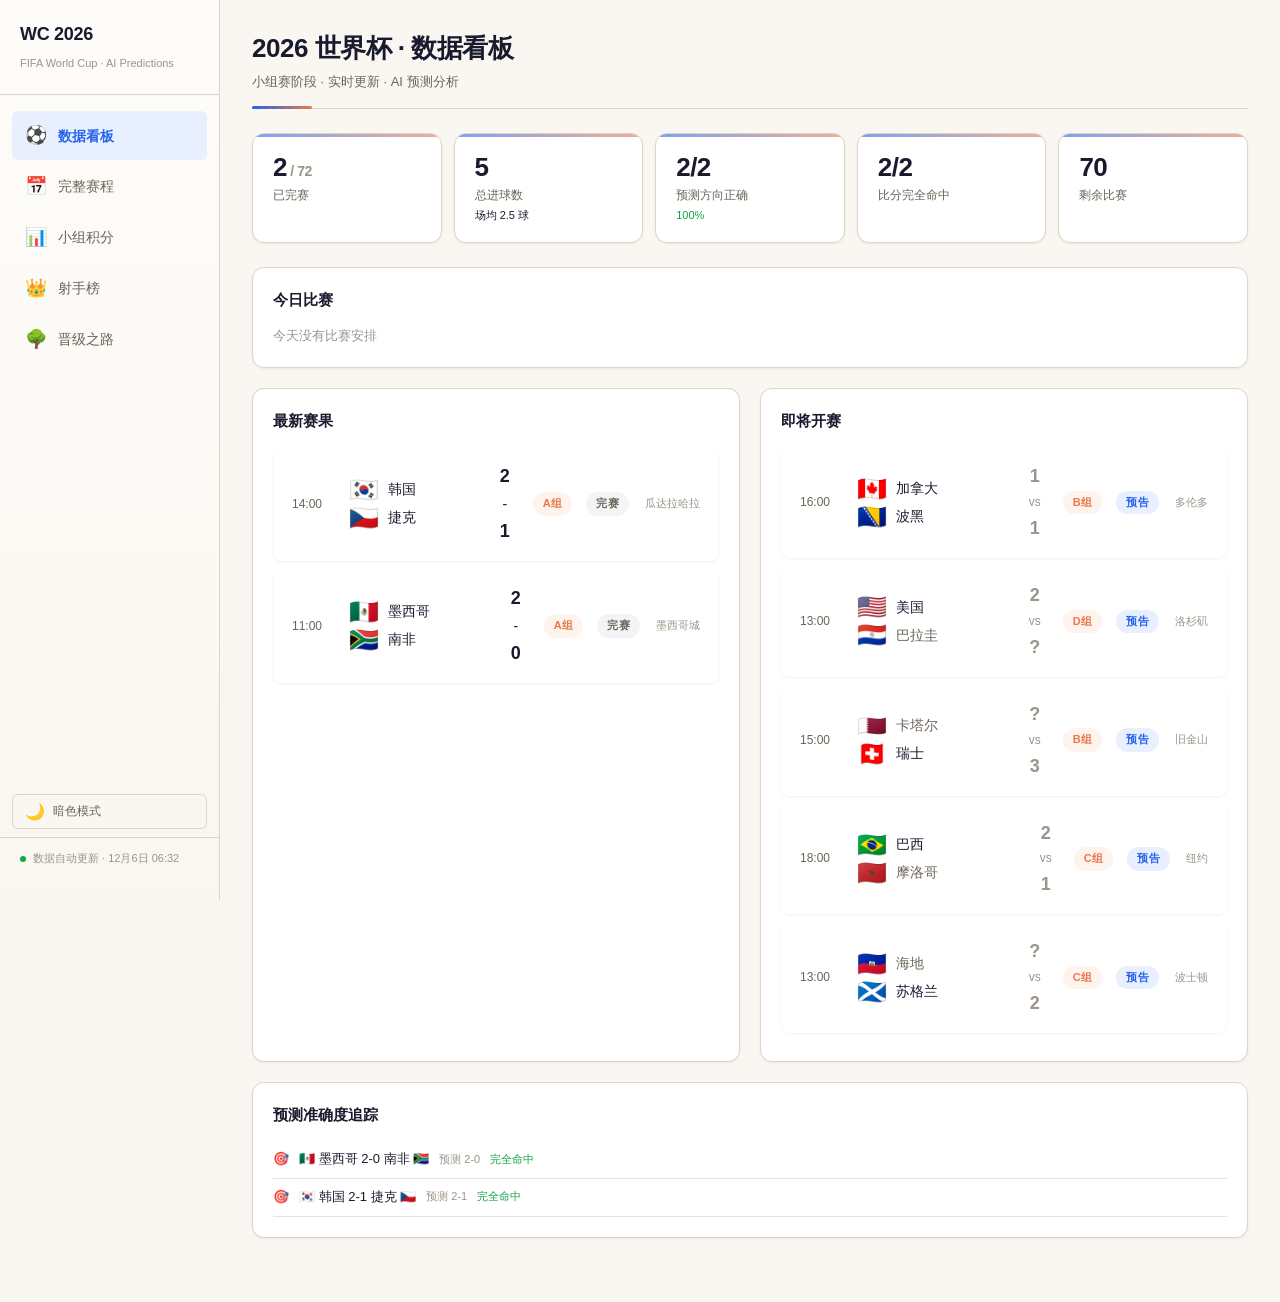
==== index.html @ 0de3d7ff "World Cup 2026 prediction & tracking website 5 interactive pages, 48 teams, 12 groups, 72 matches wi" ====
<!DOCTYPE html>
<html lang="zh-CN">
<head>
<meta charset="UTF-8">
<meta name="viewport" content="width=device-width, initial-scale=1.0">
<meta name="page" content="index">
<title>2026 世界杯 · 数据看板</title>
<link rel="stylesheet" href="css/style.css">
</head>
<body>
<div class="app-layout">

<nav class="sidebar" id="sidebar"></nav>

<main class="main-content">
  <div class="page-header">
    <h1>2026 世界杯 · 数据看板</h1>
    <p>小组赛阶段 · 实时更新 · AI 预测分析</p>
  </div>

  <!-- Stats Row -->
  <div class="stats-grid" id="statsRow"></div>

  <!-- Today's Matches -->
  <div class="card" style="margin-bottom:20px">
    <div class="card-header">
      <span class="card-title">今日比赛</span>
      <span class="badge badge-live" id="liveBadge" style="display:none"><span class="live-dot"></span>LIVE</span>
    </div>
    <div id="todayMatches"><p style="color:var(--text-muted);font-size:13px">今天没有比赛安排</p></div>
  </div>

  <!-- Recent Results + Upcoming -->
  <div class="grid-2" style="margin-top:20px">
    <div class="card">
      <div class="card-header"><span class="card-title">最新赛果</span></div>
      <div id="recentResults"></div>
    </div>
    <div class="card">
      <div class="card-header"><span class="card-title">即将开赛</span></div>
      <div id="upcomingMatches"></div>
    </div>
  </div>

  <!-- Prediction accuracy -->
  <div class="card" style="margin-top:20px">
    <div class="card-header"><span class="card-title">预测准确度追踪</span></div>
    <div id="predictionAccuracy">
      <p style="color:var(--text-muted);font-size:13px">随着比赛进行,这里将追踪预测 vs 真实结果的偏差</p>
    </div>
  </div>
</main>

</div>

<script src="js/data.js"></script>

<script src="js/squads.js"></script>
<script src="js/shared.js"></script>
<script>
// === Stats ===
(function() {
  const finished = getFinishedMatches();
  const upcoming = getUpcomingMatches();
  const totalGoals = finished.reduce((s,m) => s + (m.score?.h||0) + (m.score?.a||0), 0);
  const avgGoals = finished.length ? (totalGoals / finished.length).toFixed(1) : "—";

  // Check prediction accuracy for finished matches
  let correctResults = 0, exactScores = 0;
  finished.forEach(m => {
    const pred = m.prediction;
    const real = m.score;
    if (!real) return;
    const predWinner = pred.h > pred.a ? 'h' : pred.h < pred.a ? 'a' : 'd';
    const realWinner = real.h > real.a ? 'h' : real.h < real.a ? 'a' : 'd';
    if (predWinner === realWinner) correctResults++;
    if (pred.h === real.h && pred.a === real.a) exactScores++;
  });

  document.getElementById('statsRow').innerHTML = `
    <div class="stat-card"><div class="stat-value">${finished.length}<span style="font-size:14px;color:var(--text-muted)"> / 72</span></div><div class="stat-label">已完赛</div></div>
    <div class="stat-card"><div class="stat-value">${totalGoals}</div><div class="stat-label">总进球数</div><div class="stat-sub">场均 ${avgGoals} 球</div></div>
    <div class="stat-card"><div class="stat-value">${correctResults}/${finished.length||0}</div><div class="stat-label">预测方向正确</div><div class="stat-sub ${correctResults===finished.length&&finished.length>0?'up':'down'}">${finished.length?(correctResults/finished.length*100).toFixed(0)+'%':'-'}</div></div>
    <div class="stat-card"><div class="stat-value">${exactScores}/${finished.length||0}</div><div class="stat-label">比分完全命中</div></div>
    <div class="stat-card"><div class="stat-value">${upcoming.length}</div><div class="stat-label">剩余比赛</div></div>
  `;

  // Today
  const today = new Date().toISOString().split('T')[0];
  const todayM = getMatchesByDate(today);
  const cont = document.getElementById('todayMatches');
  if (todayM.length === 0) {
    cont.innerHTML = '<p style="color:var(--text-muted);font-size:13px">今天没有比赛安排</p>';
  } else {
    cont.innerHTML = todayM.map(m => matchRowHTML(m)).join('');
    const liveCount = todayM.filter(m => m.status === 'live').length;
    if (liveCount > 0) {
      document.getElementById('liveBadge').style.display = 'inline-flex';
    }
  }

  // Recent (last 5 finished)
  const recent = finished.slice(-5).reverse();
  document.getElementById('recentResults').innerHTML = recent.length
    ? recent.map(m => matchRowHTML(m)).join('')
    : '<p style="color:var(--text-muted);font-size:13px">暂无完赛数据</p>';

  // Upcoming (next 5)
  const next = upcoming.slice(0, 5);
  document.getElementById('upcomingMatches').innerHTML = next.length
    ? next.map(m => matchRowHTML(m)).join('')
    : '<p style="color:var(--text-muted);font-size:13px">暂无后续比赛</p>';

  // Prediction accuracy detail
  if (finished.length > 0) {
    let html = '<div style="margin-top:8px">';
    finished.forEach(m => {
      const pred = m.prediction;
      const real = m.score;
      const home = TEAMS[m.home], away = TEAMS[m.away];
      const correct = (pred.h > pred.a) === (real.h > real.a) && (pred.h === real.h || pred.a === real.a || (pred.h-pred.a) === (real.h-real.a));
      const icon = pred.h === real.h && pred.a === real.a ? '🎯' : correct ? '✅' : '❌';
      const upset = isUpset(m);
      html += `<div style="display:flex;align-items:center;gap:10px;padding:8px 0;border-bottom:1px solid var(--border);font-size:13px;flex-wrap:wrap">
        <span>${icon}</span>
        <span>${home.flag} ${home.name} ${real.h}-${real.a} ${away.name} ${away.flag}</span>
        <span style="color:var(--text-muted);font-size:11px">预测 ${pred.h}-${pred.a}</span>
        <span style="color:${correct?'var(--green)':'var(--red)'};font-size:11px">${pred.h===real.h&&pred.a===real.a?'完全命中':correct?'方向正确':'偏差'}</span>
        ${upset ? `<span class="badge" style="background:var(--red-light);color:var(--red);font-size:10px" title="${upset.desc}">${upset.level==='major'?'⚠ 大冷门':'⚠ 冷门'}</span>` : ''}
      </div>`;
    });
    html += '</div>';
    document.getElementById('predictionAccuracy').innerHTML = html;
  }
})();
</script>
</body>
</html>
---- css/style.css ----
*, *::before, *::after { box-sizing: border-box; margin: 0; padding: 0; }

:root {
  --bg: #faf7f2;
  --bg-warm: #f5f0e8;
  --card: #ffffff;
  --text: #1a1a2e;
  --text-secondary: #6b6358;
  --text-muted: #9c9488;
  --border: #e8e2d8;
  --border-warm: #ddd5c7;
  --accent: #2563eb;
  --accent-light: #e8effe;
  --accent-dark: #1d4ed8;
  --accent-warm: #e8794b;
  --accent-warm-light: #fef3ed;
  --green: #16a34a;
  --green-light: #dcfce7;
  --red: #dc2626;
  --red-light: #fef2f2;
  --amber: #d97706;
  --amber-light: #fffbf0;
  --purple: #7c3aed;
  --purple-light: #f5f3ff;
  --shadow: 0 1px 3px rgba(0,0,0,.04), 0 1px 2px rgba(0,0,0,.03);
  --shadow-md: 0 4px 12px rgba(0,0,0,.05), 0 2px 4px rgba(0,0,0,.03);
  --shadow-lg: 0 8px 24px rgba(0,0,0,.07), 0 4px 8px rgba(0,0,0,.03);
  --radius: 12px;
  --radius-sm: 8px;
  --radius-xs: 6px;
}

body {
  font-family: -apple-system, BlinkMacSystemFont, "Segoe UI", Roboto, "Helvetica Neue", Arial, "Noto Sans SC", sans-serif;
  background: var(--bg);
  color: var(--text);
  line-height: 1.6;
  min-height: 100vh;
}

a { color: inherit; text-decoration: none; }

/* Layout */
.app-layout {
  display: flex;
  min-height: 100vh;
}

/* Sidebar */
.sidebar {
  width: 220px;
  background: linear-gradient(180deg, #fefcf9 0%, #faf7f2 100%);
  border-right: 1px solid var(--border-warm);
  padding: 20px 0;
  position: fixed;
  top: 0; left: 0; bottom: 0;
  z-index: 100;
  display: flex;
  flex-direction: column;
  overflow-y: auto;
}

.sidebar-brand {
  padding: 0 20px 20px;
  border-bottom: 1px solid var(--border-warm);
  margin-bottom: 8px;
}
.sidebar-brand h2 {
  font-size: 18px;
  font-weight: 700;
  letter-spacing: -.3px;
}
.sidebar-brand span {
  font-size: 11px;
  color: var(--text-muted);
}

.sidebar-nav {
  flex: 1;
  padding: 8px 12px;
  display: flex;
  flex-direction: column;
  gap: 2px;
}
.nav-item {
  display: flex;
  align-items: center;
  gap: 10px;
  padding: 10px 12px;
  border-radius: var(--radius-xs);
  font-size: 14px;
  font-weight: 500;
  color: var(--text-secondary);
  transition: all .15s;
  cursor: pointer;
  border: none;
  background: none;
  width: 100%;
  text-align: left;
}
.nav-item:hover { background: var(--bg); color: var(--text); }
.nav-item.active {
  background: var(--accent-light);
  color: var(--accent);
  font-weight: 600;
}
.nav-icon {
  font-size: 18px;
  width: 24px;
  text-align: center;
  flex-shrink: 0;
}

.sidebar-footer {
  padding: 12px 20px;
  border-top: 1px solid var(--border-warm);
  font-size: 11px;
  color: var(--text-muted);
}
.live-dot {
  display: inline-block;
  width: 6px; height: 6px;
  background: var(--green);
  border-radius: 50%;
  margin-right: 4px;
  animation: pulse 2s infinite;
}
@keyframes pulse {
  0%, 100% { opacity: 1; }
  50% { opacity: .3; }
}

/* Main */
.main-content {
  margin-left: 220px;
  flex: 1;
  padding: 28px 32px 64px;
  max-width: 1300px;
  width: 100%;
}

/* Page header */
.page-header {
  margin-bottom: 24px;
  padding-bottom: 16px;
  border-bottom: 1px solid var(--border-warm);
  position: relative;
}
.page-header::after {
  content: '';
  position: absolute;
  bottom: -1px; left: 0;
  width: 60px;
  height: 3px;
  background: linear-gradient(90deg, var(--accent), var(--accent-warm));
  border-radius: 3px;
}
.page-header h1 {
  font-size: 26px;
  font-weight: 700;
  letter-spacing: -.5px;
}
.page-header p {
  font-size: 13px;
  color: var(--text-secondary);
  margin-top: 2px;
}

/* Cards */
.card {
  background: var(--card);
  border-radius: var(--radius);
  box-shadow: var(--shadow);
  padding: 20px;
  border: 1px solid var(--border-warm);
}
.card-header {
  display: flex;
  align-items: center;
  justify-content: space-between;
  margin-bottom: 14px;
}
.card-title {
  font-size: 15px;
  font-weight: 600;
}

/* Stats grid */
.stats-grid {
  display: grid;
  grid-template-columns: repeat(auto-fit, minmax(160px, 1fr));
  gap: 12px;
  margin-bottom: 24px;
}
.stat-card {
  background: var(--card);
  border-radius: var(--radius);
  padding: 18px 20px;
  box-shadow: var(--shadow);
  border: 1px solid var(--border-warm);
  position: relative;
  overflow: hidden;
}
.stat-card::after {
  content: '';
  position: absolute;
  top: 0; left: 0; right: 0;
  height: 3px;
  background: linear-gradient(90deg, var(--accent), var(--accent-warm));
  opacity: .6;
}
.stat-value {
  font-size: 26px;
  font-weight: 700;
  letter-spacing: -.5px;
  line-height: 1.2;
}
.stat-label {
  font-size: 12px;
  color: var(--text-secondary);
  margin-top: 2px;
}
.stat-sub {
  font-size: 11px;
  margin-top: 2px;
}
.stat-sub.up { color: var(--green); }
.stat-sub.down { color: var(--red); }

/* Badges */
.badge {
  display: inline-flex;
  align-items: center;
  padding: 3px 10px;
  border-radius: 100px;
  font-size: 11px;
  font-weight: 600;
  letter-spacing: .3px;
}
.badge-live { background: var(--red-light); color: var(--red); }
.badge-finished { background: #f3f4f6; color: var(--text-secondary); }
.badge-upcoming { background: var(--accent-light); color: var(--accent); }
.badge-group { background: var(--accent-warm-light); color: var(--accent-warm); }

/* Buttons */
.btn {
  display: inline-flex;
  align-items: center;
  gap: 6px;
  padding: 8px 16px;
  border-radius: var(--radius-xs);
  font-size: 13px;
  font-weight: 500;
  border: 1px solid var(--border);
  background: var(--card);
  cursor: pointer;
  transition: all .15s;
}
.btn:hover { background: var(--bg); }
.btn-primary {
  background: var(--accent);
  color: #fff;
  border-color: var(--accent);
}
.btn-primary:hover { background: var(--accent-dark); }
.btn-sm { padding: 4px 10px; font-size: 12px; }

/* Tabs */
.tabs {
  display: flex;
  gap: 4px;
  background: var(--bg-warm);
  padding: 4px;
  border-radius: var(--radius-sm);
  width: fit-content;
}
.tab {
  padding: 7px 14px;
  border: none;
  background: transparent;
  font-size: 13px;
  font-weight: 500;
  cursor: pointer;
  border-radius: 6px;
  color: var(--text-secondary);
  transition: all .15s;
  white-space: nowrap;
}
.tab.active {
  background: var(--card);
  color: var(--text);
  box-shadow: var(--shadow);
}
.tab:hover:not(.active) { color: var(--text); }

/* Tables */
.table-wrap { overflow-x: auto; }
table {
  width: 100%;
  border-collapse: collapse;
  font-size: 13px;
}
th {
  text-align: left;
  font-weight: 500;
  color: var(--text-secondary);
  font-size: 11px;
  text-transform: uppercase;
  letter-spacing: .5px;
  padding: 10px 12px;
  border-bottom: 2px solid var(--border);
}
td {
  padding: 10px 12px;
  border-bottom: 1px solid var(--border);
}
tr:hover td { background: #fdfaf5; }
.team-cell {
  display: flex;
  align-items: center;
  gap: 8px;
}
.team-flag-sm { font-size: 24px; width: 32px; text-align: center; line-height: 1; }
.team-name-cell { font-weight: 500; }
.pts { font-weight: 700; }

/* Qualification markers */
.q-zone-auto { border-left: 3px solid var(--green); }  /* top 2 auto qualify */
.q-zone-playoff { border-left: 3px solid var(--amber); } /* 3rd place playoff */
.q-zone-out { opacity: .45; }

/* Match card (compact) */
.match-row {
  display: flex;
  align-items: center;
  gap: 16px;
  padding: 14px 18px;
  background: var(--card);
  border-radius: var(--radius-sm);
  box-shadow: var(--shadow);
  cursor: pointer;
  transition: box-shadow .15s, transform .15s;
  margin-bottom: 8px;
  border: 1px solid transparent;
}
.match-row:hover {
  box-shadow: var(--shadow-md);
  transform: translateY(-1px);
  border-color: var(--border-warm);
}
.match-row .time-col { font-size: 12px; color: var(--text-secondary); min-width: 40px; }
.match-row .teams-col { flex: 1; }
.match-row .team-line {
  display: flex;
  align-items: center;
  gap: 8px;
  font-size: 14px;
  padding: 2px 0;
}
.match-row .team-line .name { font-weight: 500; }
.match-row .team-line .name.dim { color: var(--text-secondary); }
.match-row .score-col {
  display: flex;
  flex-direction: column;
  align-items: center;
  gap: 2px;
}
.match-row .score-val {
  font-size: 18px;
  font-weight: 700;
  font-variant-numeric: tabular-nums;
  min-width: 24px;
  text-align: center;
}
.match-row .score-val.dim { color: var(--text-muted); }
.match-row .score-pred {
  font-size: 10px;
  color: var(--text-muted);
}
.match-row .venue-col { font-size: 11px; color: var(--text-muted); max-width: 120px; text-align: right; }

/* Probability bar */
.prob-bar {
  height: 4px;
  background: var(--border);
  border-radius: 2px;
  overflow: hidden;
  display: flex;
}
.prob-fill { height: 100%; transition: width .4s ease; }
.prob-fill.win { background: var(--green); }
.prob-fill.draw { background: var(--amber); }
.prob-fill.lose { background: var(--red); }

/* Grid layouts */
.grid-2 { display: grid; grid-template-columns: 1fr 1fr; gap: 20px; }
.grid-3 { display: grid; grid-template-columns: repeat(3, 1fr); gap: 16px; }
.grid-4 { display: grid; grid-template-columns: repeat(4, 1fr); gap: 16px; }

/* Match detail */
.detail-hero {
  display: flex;
  align-items: center;
  justify-content: center;
  gap: 48px;
  padding: 36px 32px;
  text-align: center;
  background: linear-gradient(135deg, #fefcf9 0%, #faf7f2 50%, #fefcf9 100%);
  border-radius: var(--radius);
}
.detail-team { display: flex; flex-direction: column; align-items: center; gap: 8px; }
.detail-flag {
  font-size: 72px;
  line-height: 1;
  filter: drop-shadow(0 2px 6px rgba(0,0,0,.12));
  transition: transform .2s;
}
.detail-team:hover .detail-flag { transform: scale(1.08); }
.detail-name { font-size: 22px; font-weight: 700; }
.detail-rank { font-size: 12px; color: var(--text-secondary); }
.detail-score { font-size: 48px; font-weight: 800; letter-spacing: -2px; }
.detail-score-sep { font-size: 24px; color: var(--text-muted); }
.detail-meta {
  text-align: center;
  font-size: 13px;
  color: var(--text-secondary);
  margin-bottom: 20px;
}

/* Analysis boxes */
.analysis-box {
  background: #fdfaf5;
  border-radius: var(--radius-sm);
  padding: 16px;
  margin: 12px 0;
  font-size: 13px;
  line-height: 1.8;
  color: var(--text-secondary);
}
.analysis-box.correct { background: var(--green-light); border-left: 3px solid var(--green); }
.analysis-box.wrong { background: var(--red-light); border-left: 3px solid var(--red); }

/* Odds table */
.odds-grid {
  display: grid;
  grid-template-columns: repeat(3, 1fr);
  gap: 8px;
  text-align: center;
}
.odds-item {
  padding: 12px;
  background: #fdfaf5;
  border-radius: var(--radius-xs);
  border: 1px solid var(--border-warm);
}
.odds-label { font-size: 11px; color: var(--text-secondary); text-transform: uppercase; }
.odds-value { font-size: 20px; font-weight: 700; margin-top: 2px; }
.odds-move { font-size: 11px; margin-top: 2px; }

/* Spinner */
.spinner {
  width: 20px; height: 20px;
  border: 2px solid var(--border);
  border-top-color: var(--accent);
  border-radius: 50%;
  animation: spin .6s linear infinite;
}
@keyframes spin { to { transform: rotate(360deg); } }

/* Toast */
.toast {
  position: fixed;
  bottom: 24px;
  right: 24px;
  background: var(--text);
  color: #fff;
  padding: 12px 20px;
  border-radius: var(--radius-xs);
  font-size: 13px;
  z-index: 999;
  animation: slideUp .3s ease;
}
@keyframes slideUp {
  from { opacity: 0; transform: translateY(10px); }
  to { opacity: 1; transform: translateY(0); }
}

/* Team Modal */
.team-modal-overlay {
  position: fixed; inset: 0;
  background: rgba(0,0,0,.35);
  z-index: 200;
  display: flex;
  align-items: center;
  justify-content: center;
  animation: fadeIn .2s ease;
}
@keyframes fadeIn { from { opacity: 0; } to { opacity: 1; } }

.team-modal {
  background: var(--card);
  border-radius: var(--radius);
  box-shadow: var(--shadow-lg);
  width: 520px;
  max-height: 80vh;
  overflow-y: auto;
  animation: modalUp .25s ease;
}
@keyframes modalUp { from { opacity: 0; transform: translateY(16px) scale(.98); } to { opacity: 1; transform: translateY(0) scale(1); } }

.team-modal-header {
  padding: 20px 24px 16px;
  border-bottom: 1px solid var(--border-warm);
  display: flex;
  align-items: center;
  justify-content: space-between;
}
.team-modal-header .tm-flag { font-size: 40px; }
.team-modal-header .tm-info { flex: 1; margin-left: 14px; }
.team-modal-header .tm-name { font-size: 20px; font-weight: 700; }
.team-modal-header .tm-meta { font-size: 12px; color: var(--text-secondary); }
.team-modal-close {
  background: none; border: none; font-size: 22px;
  cursor: pointer; color: var(--text-muted); padding: 4px 8px;
  border-radius: var(--radius-xs);
}
.team-modal-close:hover { background: var(--bg); color: var(--text); }

.team-modal-body { padding: 16px 24px 24px; }
.tm-formation { font-size: 12px; color: var(--text-muted); margin-bottom: 14px; }
.tm-formation strong { color: var(--text); }

.tm-roster { width: 100%; border-collapse: collapse; }
.tm-roster th {
  text-align: left; font-size: 10px; text-transform: uppercase;
  letter-spacing: .5px; color: var(--text-muted); padding: 8px 6px;
  border-bottom: 2px solid var(--border);
}
.tm-roster td { padding: 8px 6px; border-bottom: 1px solid var(--border); font-size: 13px; }
.tm-roster tr:hover td { background: #fdfaf5; }
.tm-num { font-weight: 700; color: var(--accent); width: 32px; text-align: center; }
.tm-player { font-weight: 500; }
.tm-pos { color: var(--text-secondary); font-size: 11px; }
.tm-goals { text-align: center; font-weight: 600; }
.tm-goals.has { color: var(--green); }

/* ============================================================
   Dark Mode
   ============================================================ */
[data-theme="dark"] {
  --bg: #1a1a2e;
  --bg-warm: #222236;
  --card: #252540;
  --text: #e8e6e0;
  --text-secondary: #a09c94;
  --text-muted: #6b6560;
  --border: #383850;
  --border-warm: #3a3a52;
  --accent-light: #1e3050;
  --green-light: #1a3026;
  --red-light: #301a1a;
  --amber-light: #302a18;
  --accent-warm-light: #302018;
  --purple-light: #2a2038;
  --shadow: 0 1px 3px rgba(0,0,0,.2), 0 1px 2px rgba(0,0,0,.15);
  --shadow-md: 0 4px 12px rgba(0,0,0,.3), 0 2px 4px rgba(0,0,0,.15);
  --shadow-lg: 0 8px 24px rgba(0,0,0,.4), 0 4px 8px rgba(0,0,0,.2);
}
[data-theme="dark"] .sidebar {
  background: linear-gradient(180deg, #1e1e35 0%, #1a1a2e 100%);
}
[data-theme="dark"] tr:hover td { background: #2a2a42; }
[data-theme="dark"] .analysis-box { background: #222238; }
[data-theme="dark"] .odds-item { background: #222238; }
[data-theme="dark"] .tm-roster tr:hover td { background: #2a2a42; }
[data-theme="dark"] .detail-hero {
  background: linear-gradient(135deg, #1e1e38 0%, #222240 50%, #1e1e38 100%);
}
[data-theme="dark"] .badge-finished { background: #2a2a42; color: #999; }
[data-theme="dark"] .match-row:hover { background: #2a2a42; }
[data-theme="dark"] .team-modal-overlay { background: rgba(0,0,0,.6); }
[data-theme="dark"] .tabs { background: var(--bg-warm); }

/* Dark mode toggle button */
.theme-toggle {
  display: flex;
  align-items: center;
  gap: 8px;
  padding: 8px 12px;
  margin: 0 12px 8px;
  border: 1px solid var(--border-warm);
  border-radius: var(--radius-xs);
  background: var(--bg);
  cursor: pointer;
  font-size: 12px;
  color: var(--text-secondary);
  transition: all .2s;
}
.theme-toggle:hover { background: var(--border-warm); color: var(--text); }
.theme-toggle-icon { font-size: 16px; line-height: 1; }

/* Responsive */
@media (max-width: 768px) {
  .team-modal { width: 94vw; max-height: 85vh; }
  .sidebar { display: none; }
  .main-content { margin-left: 0; padding: 16px; }
  .grid-2, .grid-3, .grid-4 { grid-template-columns: 1fr; }
  .detail-hero { gap: 20px; padding: 20px; }
  .detail-score { font-size: 32px; }
  .detail-flag { font-size: 48px; }
}
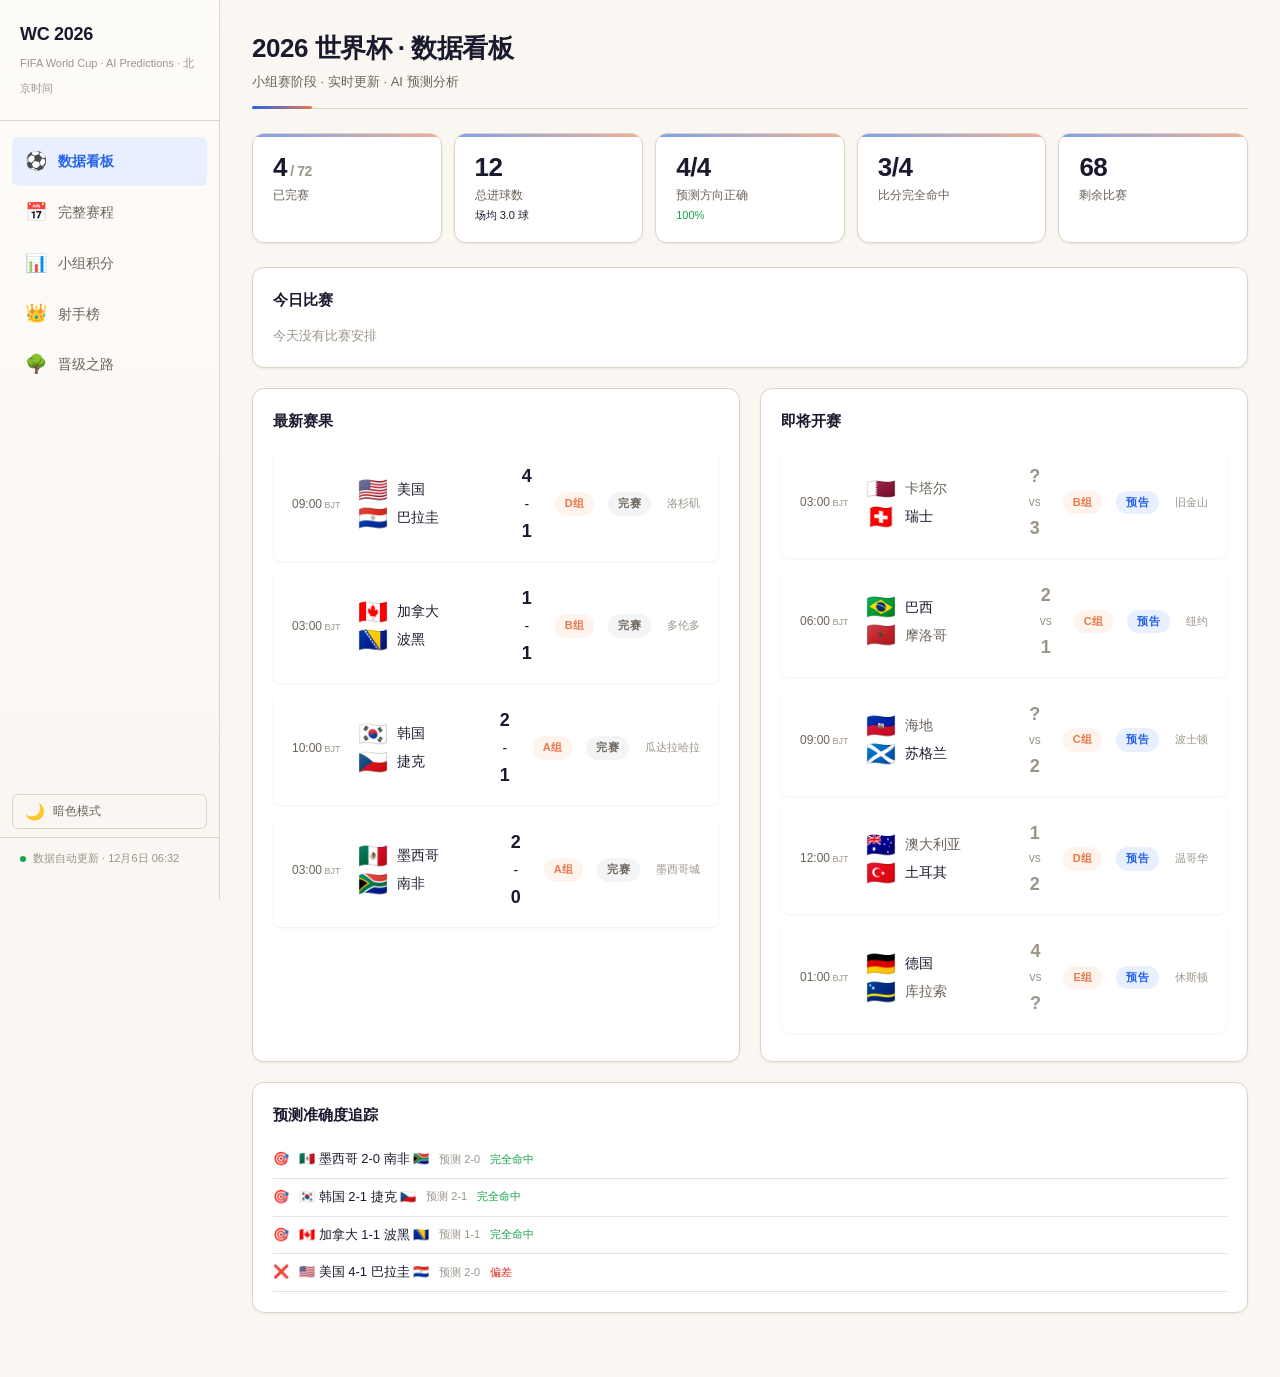
==== commit 2f7b6868: "v2.0 — Five-dimension prediction model & post-mortem analysis New features: - Five-dimension rating " ====
--- a/index.html
+++ b/index.html
@@ -56,6 +56,7 @@
 <script src="js/data.js"></script>
 
 <script src="js/squads.js"></script>
+<script src="js/ratings.js"></script>
 <script src="js/shared.js"></script>
 <script>
 // === Stats ===
